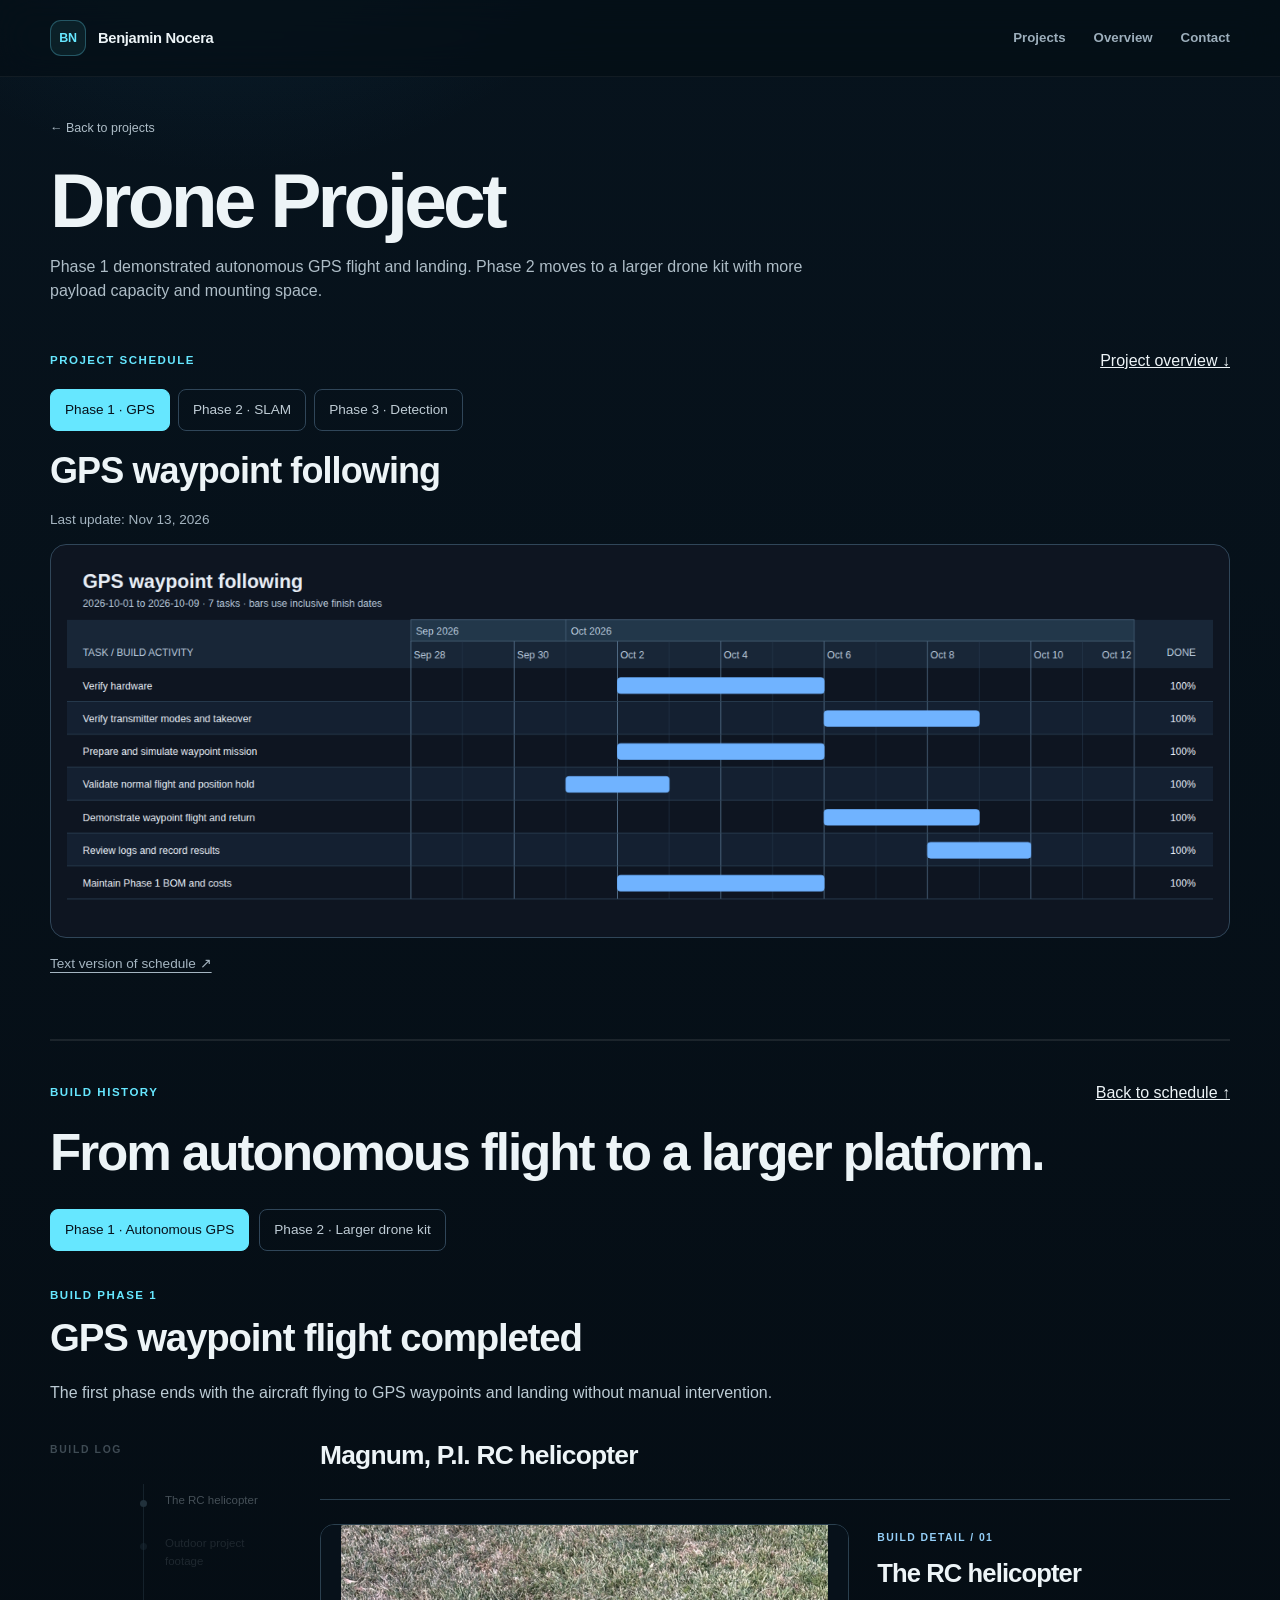
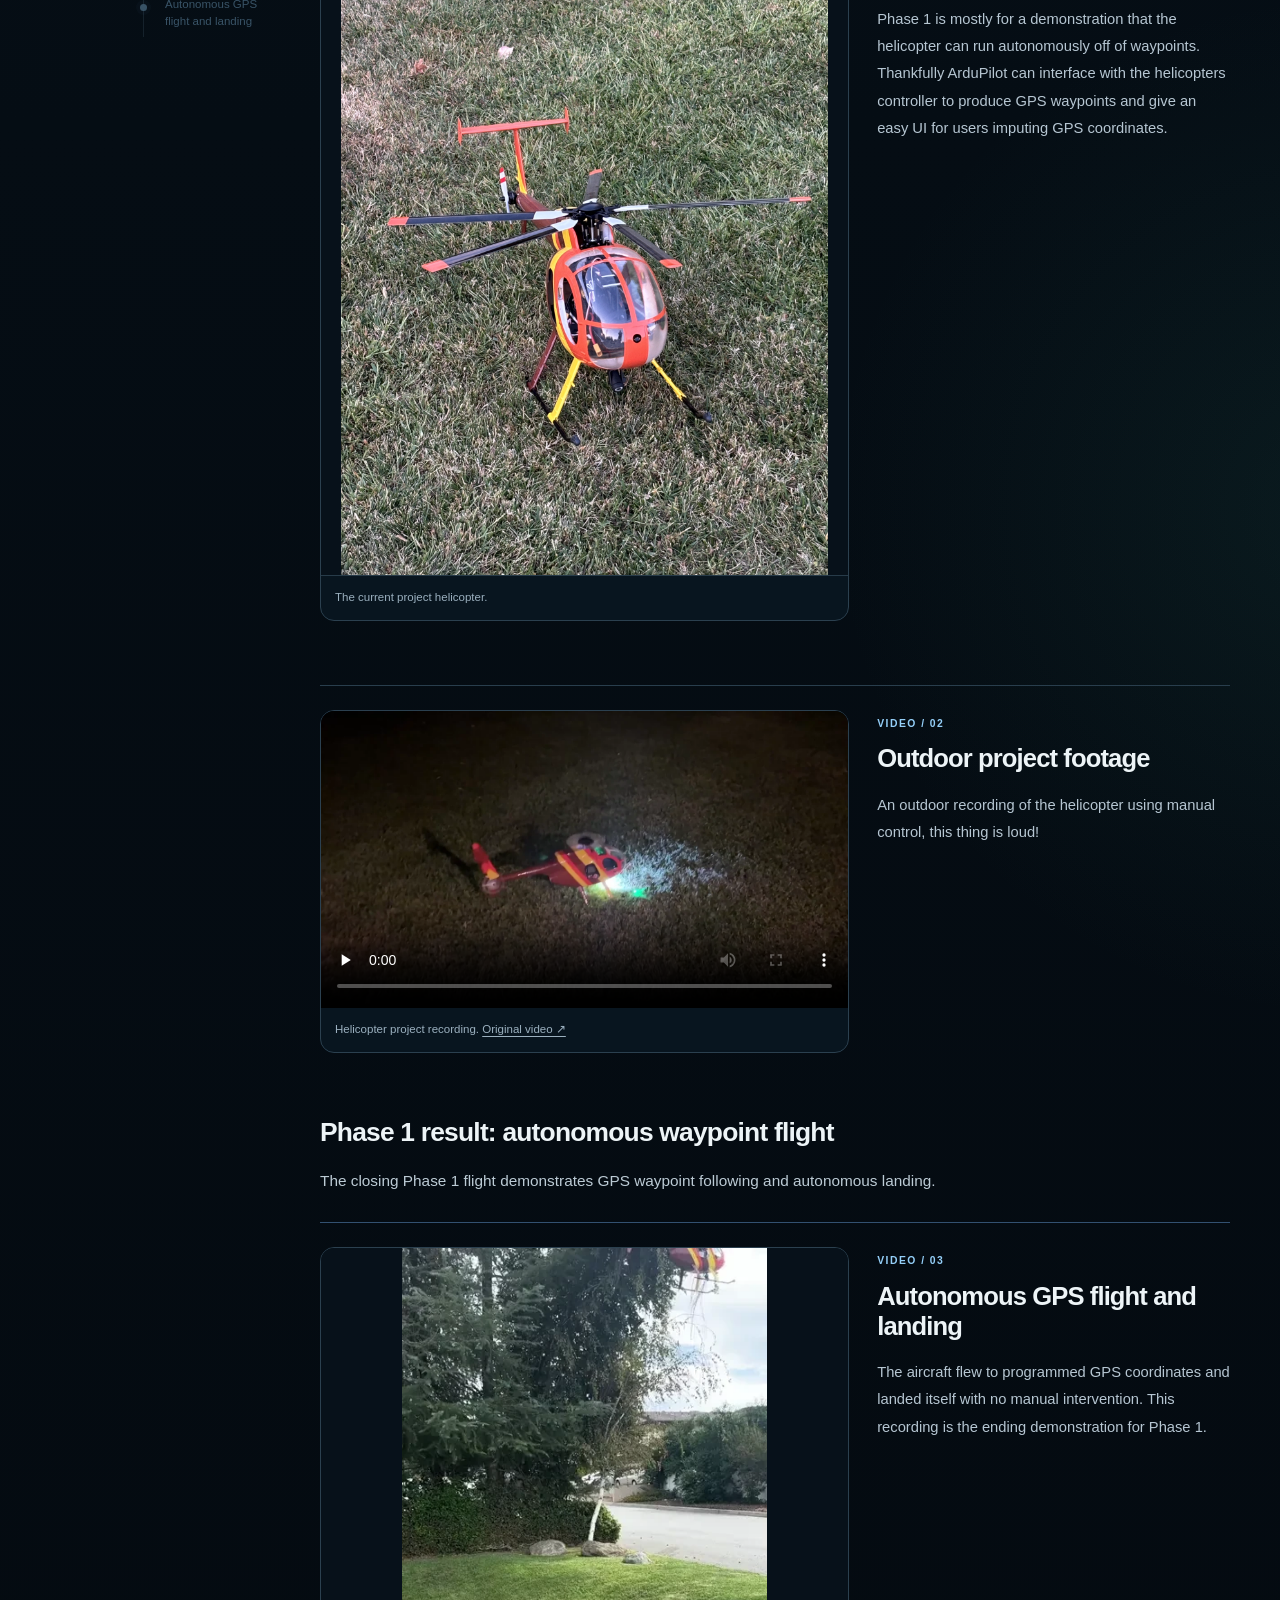
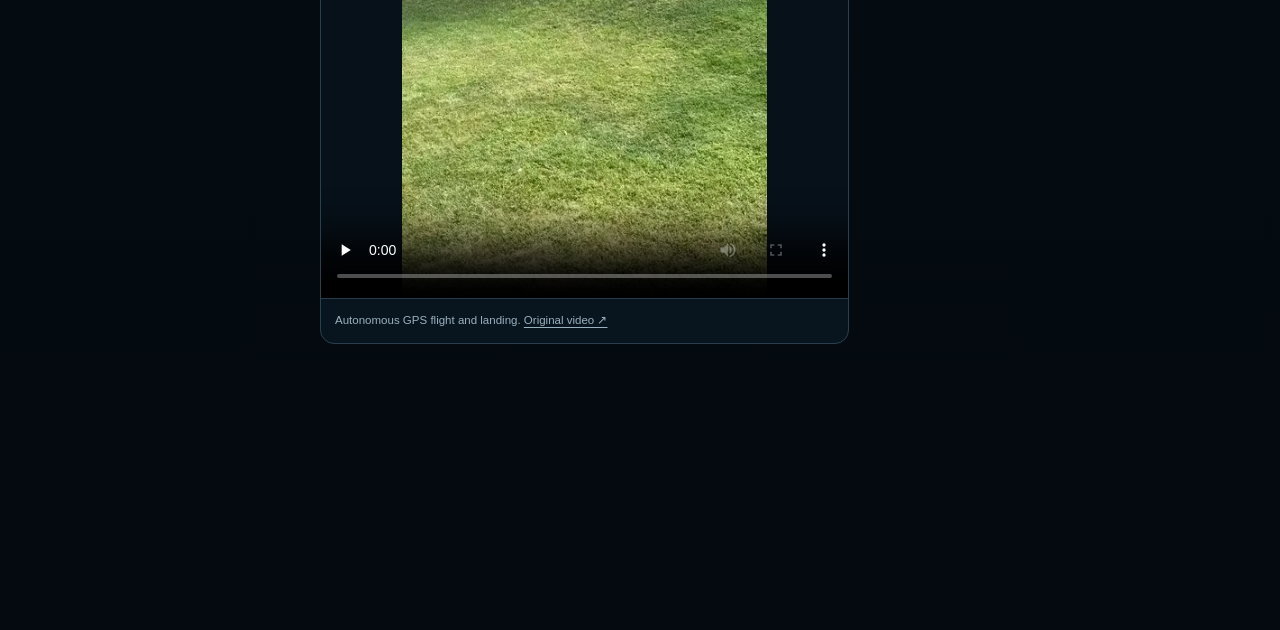
==== projects/drone.html @ 02238731 "Publish completed Wagon milestones, looping user-test preview, Drone phases and refreshed schedules" ====
<!DOCTYPE html>

<html lang="en">
<head>
<meta charset="utf-8"/>
<meta content="width=device-width, initial-scale=1" name="viewport"/>
<meta content="Drone project: exported schedules for GPS waypoint following, obstacle avoidance and SLAM, and real-time object detection." name="description"/>
<title>Drone Project — Benjamin Nocera</title>
<link href="../styles.css" rel="stylesheet"/>
<link href="../project-updates.css" rel="stylesheet"/>
<link href="../asset-stories.css" rel="stylesheet"/><link rel="stylesheet" href="../portfolio-layout.css"></head>
<body class="project-page">
<header class="nav-wrap"><nav aria-label="Main navigation" class="nav shell">
<a class="wordmark" href="../index.html"><span class="wordmark-box">BN</span><span class="wordmark-text">Benjamin Nocera</span></a>
<div class="nav-links"><a href="../index.html#work">Projects</a><a href="#overview">Overview</a><a href="../index.html#contact">Contact</a></div>
</nav></header>
<main>
<header class="project-header shell">
<a class="project-back" href="../index.html#work">← Back to projects</a>
<h1>Drone Project</h1>
<p data-site-edit="helicopter.header.intro">Phase 1 demonstrated autonomous GPS flight and landing. Phase 2 moves to a larger drone kit with more payload capacity and mounting space.</p>
</header>
<section aria-labelledby="schedule-title" class="schedule-panel shell" data-schedule="helicopter-phase-1" id="schedule">
<div class="schedule-topline"><span class="schedule-label">PROJECT SCHEDULE</span><a href="#overview">Project overview ↓</a></div>
<div aria-label="Choose a schedule phase" class="phase-selector" role="group">
<button aria-pressed="true" data-schedule-target="helicopter-phase-1" type="button">Phase 1 · GPS</button>
<button aria-pressed="false" data-schedule-target="helicopter-phase-2" type="button">Phase 2 · SLAM</button>
<button aria-pressed="false" data-schedule-target="helicopter-phase-3" type="button">Phase 3 · Detection</button>
</div>
<h2 data-schedule-title="" id="schedule-title">GPS waypoint following</h2>
<p class="snapshot-status" data-schedule-status="">Snapshots from the exported schedules. Not a live feed.</p>
<button aria-label="Enlarge the selected Drone schedule image" class="schedule-preview" data-open-schedule="" type="button">
<img alt="Read-only Drone Phase 1 schedule" data-schedule-preview="" height="521" src="../assets/schedules/helicopter-phase-1-preview.png" width="1392"/>

</button>
<p class="schedule-help"><a data-schedule-text="" href="../assets/schedules/helicopter-phase-1.txt">Text version of schedule ↗</a></p>
<noscript><p>Full schedule images: <a href="../assets/schedules/helicopter-phase-1.png">Phase 1</a>, <a href="../assets/schedules/helicopter-phase-2.png">Phase 2</a>, <a href="../assets/schedules/helicopter-phase-3.png">Phase 3</a>.</p></noscript>
</section>
<section aria-label="Drone project overview" class="case-study shell build-phases" data-build-phases data-phase-project="drone" data-default-phase="1" id="overview">
<div class="schedule-topline"><span class="schedule-label">BUILD HISTORY</span><a href="#schedule">Back to schedule ↑</a></div>
<h2 data-site-edit="drone.build.heading">From autonomous flight to a larger platform.</h2>
<div class="phase-selector build-phase-tabs" role="tablist" aria-label="Drone build phase" data-phase-tabs></div>
<p class="sr-only" aria-live="polite" data-phase-status></p><div data-phase-content></div>
</section>
</main>
<script src="../content.js"></script><script src="../project-media.js"></script><script src="../assets/generated/media-index.js"></script><script src="../project-stories.js"></script><script src="../drone-phases.js"></script><script src="../asset-stories.js"></script><script src="../project-phases.js"></script><script src="../assets/schedules/schedule-data.js"></script><script src="../project-updates.js"></script></body>
</html>
---- styles.css ----
:root{
  --bg:#07111a;--panel:#0c1b27;--text:#edf4f7;--muted:#9caebb;--soft:#6f8492;
  --line:rgba(255,255,255,.09);--line-strong:rgba(255,255,255,.15);
  --accent:#66e7ff;--accent-2:#72e6b2;--shell:1180px;--radius:22px
}
*{box-sizing:border-box}
html{scroll-behavior:smooth}
body{
  margin:0;min-width:320px;color:var(--text);
  font-family:Inter,ui-sans-serif,-apple-system,BlinkMacSystemFont,"Segoe UI",Arial,sans-serif;
  line-height:1.5;overflow-x:hidden;
  background:
    radial-gradient(circle at 18% -8%,rgba(25,93,131,.30),transparent 30rem),
    radial-gradient(circle at 105% 55%,rgba(45,121,108,.13),transparent 32rem),
    linear-gradient(180deg,#07131d 0%,#050d14 45%,#040a10 100%)
}
body:before{
  content:"";position:fixed;inset:0;pointer-events:none;opacity:.18;z-index:-1;
  background-image:linear-gradient(rgba(255,255,255,.025) 1px,transparent 1px),
  linear-gradient(90deg,rgba(255,255,255,.025) 1px,transparent 1px);
  background-size:44px 44px;mask-image:linear-gradient(to bottom,#000,transparent 70%)
}
a{color:inherit} img{max-width:100%;display:block}
.shell{width:min(calc(100% - 48px),var(--shell));margin-inline:auto}
.sr-only{position:absolute;width:1px;height:1px;padding:0;margin:-1px;overflow:hidden;clip:rect(0,0,0,0);white-space:nowrap;border:0}
.ambient{position:fixed;width:24rem;height:24rem;border-radius:999px;filter:blur(110px);opacity:.11;pointer-events:none;z-index:-2}
.ambient-one{left:-10rem;top:18rem;background:var(--accent)}
.ambient-two{right:-12rem;top:58rem;background:var(--accent-2)}

.nav-wrap{position:sticky;top:0;z-index:50;background:rgba(5,14,21,.72);border-bottom:1px solid rgba(255,255,255,.055);backdrop-filter:blur(18px)}
.nav{min-height:76px;display:flex;align-items:center;justify-content:space-between;gap:24px}
.wordmark{display:inline-flex;align-items:center;gap:12px;text-decoration:none;font-weight:700;letter-spacing:-.02em}
.wordmark-box{width:36px;height:36px;display:grid;place-items:center;border:1px solid rgba(102,231,255,.28);border-radius:11px;background:rgba(102,231,255,.07);color:var(--accent);font-size:.78rem}
.wordmark-text{font-size:.92rem}
.nav-links{display:flex;align-items:center;gap:28px}
.nav-links>a{text-decoration:none;color:var(--muted);font-size:.83rem;font-weight:600}
.nav-links>a:hover{color:var(--text)}
.nav-links .nav-resume{color:var(--text);padding:9px 12px;border:1px solid var(--line-strong);border-radius:10px;background:rgba(255,255,255,.035)}
.nav-toggle{display:none;width:42px;height:42px;border:1px solid var(--line);border-radius:11px;background:rgba(255,255,255,.03);color:var(--text)}
.nav-toggle span:not(.sr-only){width:18px;height:1px;margin:5px auto;display:block;background:currentColor}

.hero{min-height:calc(100vh - 76px);display:grid;grid-template-columns:1.08fr .92fr;align-items:center;gap:clamp(42px,7vw,100px);padding:52px 0 72px}
.hero-kicker{display:flex;align-items:center;gap:12px;margin-bottom:22px;color:#b9c7d0;font-size:.71rem;font-weight:700;letter-spacing:.15em}
.kicker-line{width:32px;height:1px;background:var(--accent)}
.hero h1{margin:0;max-width:780px;font-size:clamp(3.8rem,7vw,6.65rem);line-height:.91;letter-spacing:-.068em;font-weight:720}
.hero h1>span{display:block}
.hero-secondary{max-width:10.8ch;margin-top:.18em;color:#8ea2af;font-size:.51em;line-height:1.02;letter-spacing:-.045em;font-weight:620}
.hero-lede{max-width:600px;margin:28px 0 0;color:#acbcc7;font-size:clamp(1rem,1.5vw,1.14rem)}
.hero-actions{display:flex;flex-wrap:wrap;gap:12px;margin-top:32px}
.btn{min-height:48px;padding:0 17px;display:inline-flex;align-items:center;gap:10px;justify-content:center;border-radius:11px;text-decoration:none;font-size:.84rem;font-weight:700;transition:.18s}
.btn:hover{transform:translateY(-2px)}
.btn-primary{background:var(--accent);color:#041016}
.btn-ghost{border:1px solid var(--line-strong);background:rgba(255,255,255,.035)}
.hero-foot{margin-top:24px;display:flex;align-items:center;gap:10px;color:#8095a3;font-size:.77rem}
.status-dot{width:7px;height:7px;border-radius:50%;background:var(--accent-2);box-shadow:0 0 14px rgba(114,230,178,.8)}
.hero-art{display:flex;justify-content:center}
.portrait-frame{position:relative;width:min(100%,470px);aspect-ratio:.82;overflow:hidden;border:1px solid rgba(255,255,255,.12);border-radius:28px;background:radial-gradient(circle at 72% 20%,rgba(102,231,255,.12),transparent 28%),linear-gradient(145deg,#102a3b,#07131d 58%,#061017);box-shadow:0 30px 90px rgba(0,0,0,.42)}
.frame-grid{position:absolute;inset:0;background-image:linear-gradient(rgba(255,255,255,.04) 1px,transparent 1px),linear-gradient(90deg,rgba(255,255,255,.04) 1px,transparent 1px);background-size:34px 34px;opacity:.5}
.frame-accent{position:absolute;z-index:1}
.frame-accent-a{width:140px;height:140px;top:66px;right:-42px;border:1px solid rgba(102,231,255,.22);border-radius:50%}
.frame-accent-b{width:74px;height:74px;left:34px;bottom:92px;border-left:1px solid rgba(114,230,178,.35);border-bottom:1px solid rgba(114,230,178,.35)}
.portrait-topline,.portrait-bottom{position:absolute;z-index:4;left:22px;right:22px;display:flex;justify-content:space-between;color:#8fa4b2;font-size:.59rem;font-weight:700;letter-spacing:.13em}
.portrait-topline{top:20px}
.portrait-bottom{bottom:19px;justify-content:flex-start;gap:12px;color:#b7c4cd}
.portrait-bottom span:not(:last-child):after{content:"·";margin-left:12px;color:var(--accent)}
.portrait-frame:after{content:"";position:absolute;inset:auto 0 0;height:45%;z-index:3;background:linear-gradient(to top,rgba(4,12,18,.88),transparent)}
.portrait{position:absolute;z-index:2;width:111%;max-width:none;left:-5%;bottom:-2px;filter:saturate(.76) contrast(1.05)}

.quick-facts{display:grid;grid-template-columns:repeat(3,1fr);border-top:1px solid var(--line);border-bottom:1px solid var(--line)}
.fact{padding:24px 0}.fact+.fact{padding-left:28px;border-left:1px solid var(--line)}
.fact strong{display:block;margin-bottom:4px;color:#dce7ed;font-size:.92rem}.fact span{color:var(--soft);font-size:.74rem}

.section{padding:112px 0;border-bottom:1px solid var(--line)}
.section-label{display:flex;gap:14px;margin-bottom:44px;color:#728895;font-size:.69rem;font-weight:700;letter-spacing:.15em}
.section-label span:first-child{color:var(--accent)}
.section h2,.contact h2{margin:0;letter-spacing:-.052em;line-height:1.02;font-weight:680}
.about-layout{display:grid;grid-template-columns:1.1fr .9fr;gap:clamp(50px,9vw,120px)}
.about-heading h2{max-width:680px;font-size:clamp(2.5rem,4.6vw,4.6rem)}
.about-body>div:first-child p{margin:0 0 18px;color:#aebdc7;font-size:.97rem}
.capability-grid{margin-top:34px;display:grid;grid-template-columns:repeat(2,1fr);gap:10px}
.capability{min-height:104px;padding:16px;border:1px solid var(--line);border-radius:14px;background:rgba(255,255,255,.025)}
.capability small{display:block;margin-bottom:16px;color:#607886;font-size:.61rem;font-weight:700;letter-spacing:.13em}
.capability strong{display:block;margin-bottom:7px;color:#d7e2e8;font-size:.86rem}.capability span{color:#768b98;font-size:.72rem}

.work-heading{margin-bottom:46px;display:grid;grid-template-columns:1fr 420px;align-items:end;gap:50px}
.work-heading h2{font-size:clamp(2.8rem,5.8vw,5.4rem)}.work-heading p{margin:0 0 4px;color:#8195a2;font-size:.86rem}
.project-grid{display:grid;grid-template-columns:repeat(2,1fr);gap:18px}
.project-card{
  display:block;overflow:hidden;border:1px solid var(--line);border-radius:var(--radius);
  background:#0a1823;text-decoration:none;transition:transform .22s ease,border-color .22s ease,box-shadow .22s ease
}
.project-card:hover{transform:translateY(-5px);border-color:rgba(102,231,255,.30);box-shadow:0 22px 60px rgba(0,0,0,.22)}
.project-thumb{
  position:relative;aspect-ratio:16/9;overflow:hidden;border-bottom:1px solid var(--line);
  background:linear-gradient(145deg,#102535,#08151f)
}
.project-thumb img{width:100%;height:100%;object-fit:cover;transition:transform .35s ease,filter .35s ease}
.project-card:hover .project-thumb img{transform:scale(1.025);filter:brightness(1.06)}
.project-open{
  position:absolute;right:14px;bottom:14px;padding:7px 9px;border:1px solid rgba(255,255,255,.14);
  border-radius:999px;background:rgba(4,13,20,.72);backdrop-filter:blur(8px);color:#d9e5eb;
  font-size:.62rem;font-weight:700;letter-spacing:.04em
}
.project-card-body{position:relative;min-height:275px;padding:24px}
.project-top{display:flex;align-items:center;justify-content:space-between}
.project-index{color:var(--accent);font-size:.68rem;font-weight:700;letter-spacing:.12em}
.project-type{padding:6px 9px;border:1px solid var(--line);border-radius:999px;color:#738894;font-size:.61rem;font-weight:700;letter-spacing:.08em}
.project-card h3{margin:34px 0 12px;max-width:12ch;color:#eef4f7;font-size:clamp(1.8rem,3.2vw,2.7rem);letter-spacing:-.045em;line-height:1}
.project-card p{max-width:470px;margin:0 0 30px;color:#8396a2;font-size:.82rem}
.project-tags{display:flex;flex-wrap:wrap;gap:7px;margin-top:auto}
.project-tags span{padding:6px 9px;border:1px solid rgba(255,255,255,.075);border-radius:999px;color:#9eafba;font-size:.65rem}

/* Project detail pages */
.project-page{min-height:100vh}
.project-page .nav-wrap{position:relative}
.project-hero{padding:78px 0 54px}
.project-back{display:inline-flex;margin-bottom:34px;color:#8fa2ae;text-decoration:none;font-size:.78rem}
.project-back:hover{color:var(--text)}
.project-hero-grid{display:grid;grid-template-columns:.9fr 1.1fr;gap:56px;align-items:end}
.project-hero h1{margin:0;font-size:clamp(3.5rem,7vw,6.7rem);line-height:.92;letter-spacing:-.06em}
.project-hero p{max-width:680px;margin:22px 0 0;color:#93a6b1;font-size:1rem}
.project-meta{display:flex;flex-wrap:wrap;gap:8px;margin-top:26px}
.project-meta span{padding:7px 10px;border:1px solid var(--line);border-radius:999px;color:#9eafba;font-size:.68rem}
.project-cover{overflow:hidden;border:1px solid var(--line);border-radius:22px;background:#0b1924}
.project-cover img{width:100%;aspect-ratio:16/9;object-fit:cover}
.case-study{padding:72px 0 110px;border-top:1px solid var(--line)}
.case-grid{display:grid;grid-template-columns:220px 1fr;gap:50px;padding:34px 0;border-bottom:1px solid var(--line)}
.case-grid h2{margin:0;color:#8195a2;font-size:.72rem;letter-spacing:.13em}
.case-grid p{max-width:760px;margin:0;color:#b3c0c8;font-size:.94rem}


.experience-layout{display:grid;grid-template-columns:.72fr 1.28fr;gap:clamp(50px,8vw,110px)}
.experience-heading h2{font-size:clamp(2.5rem,4.6vw,4.5rem)}
.experience-heading p{max-width:340px;margin:20px 0 0;color:#718793;font-size:.8rem}
.timeline{border-top:1px solid var(--line)}
.timeline-item{display:grid;grid-template-columns:105px 1fr;gap:20px;padding:24px 0;border-bottom:1px solid var(--line)}
.timeline-date{padding-top:3px;color:var(--accent);font-size:.67rem;font-weight:700;letter-spacing:.1em}
.timeline-item h3{margin:0 0 4px;color:#dce7ec;font-size:1rem;letter-spacing:-.02em}
.timeline-org{margin:0 0 10px;color:#91a3ae;font-size:.76rem;font-weight:600}
.timeline-copy{max-width:620px;margin:0;color:#718692;font-size:.78rem}

.contact{margin-top:110px;margin-bottom:56px;padding:44px;display:grid;grid-template-columns:1fr .82fr;gap:48px;align-items:end;border:1px solid rgba(102,231,255,.17);border-radius:26px;background:radial-gradient(circle at 0 0,rgba(102,231,255,.10),transparent 25rem),linear-gradient(145deg,#0c1d29,#08151e);box-shadow:0 28px 80px rgba(0,0,0,.30)}
.contact-label{margin-bottom:30px}.contact h2{max-width:660px;font-size:clamp(2.7rem,5vw,4.8rem)}
.contact-copy>p{max-width:580px;margin:18px 0 0;color:#889ba6;font-size:.87rem}
.contact-links{display:grid;gap:10px}
.contact-card{min-height:78px;padding:14px 16px;display:grid;grid-template-columns:38px 1fr auto;align-items:center;gap:13px;border:1px solid var(--line);border-radius:14px;background:rgba(255,255,255,.025);text-decoration:none;transition:.18s}
.contact-card:hover{transform:translateY(-2px);border-color:rgba(102,231,255,.25);background:rgba(255,255,255,.045)}
.contact-icon{width:36px;height:36px;display:grid;place-items:center;border-radius:9px;border:1px solid rgba(255,255,255,.09);color:var(--accent);font-weight:800;font-size:.8rem}
.contact-card small{display:block;margin-bottom:3px;color:#687e8b;font-size:.56rem;font-weight:700;letter-spacing:.12em}
.contact-card strong{display:block;color:#c8d5dc;font-size:.78rem;font-weight:600}.contact-arrow{color:#718794}

.footer{min-height:92px;display:grid;grid-template-columns:1fr auto auto;align-items:center;gap:24px;color:#516977;font-size:.66rem}
.reveal{opacity:0;transform:translateY(16px);transition:opacity .65s ease,transform .65s ease}.reveal.visible{opacity:1;transform:none}

@media(max-width:920px){
  .hero{grid-template-columns:1fr;min-height:auto;padding-top:74px}.hero-art{justify-content:flex-start}.portrait-frame{max-width:430px}
  .about-layout,.experience-layout,.contact{grid-template-columns:1fr}.work-heading{grid-template-columns:1fr}.work-heading p{max-width:500px}
}
@media(max-width:720px){
  .shell{width:min(calc(100% - 30px),var(--shell))}.nav{min-height:68px}.nav-toggle{display:block}
  .nav-links{position:absolute;left:15px;right:15px;top:68px;display:none;padding:12px;flex-direction:column;align-items:stretch;gap:4px;border:1px solid var(--line);border-radius:0 0 14px 14px;background:rgba(5,14,21,.98)}
  .nav-links.open{display:flex}.nav-links>a{padding:10px 8px}.wordmark-text{display:none}
  .hero{padding-top:46px;padding-bottom:56px}.hero h1{font-size:clamp(3.2rem,16vw,5rem)}.portrait-frame{width:100%}
  .quick-facts{grid-template-columns:1fr}.fact+.fact{padding-left:0;border-left:0;border-top:1px solid var(--line)}
  .section{padding:82px 0}.capability-grid,.project-grid{grid-template-columns:1fr}.timeline-item{grid-template-columns:1fr;gap:8px}
  .contact{margin-top:74px;padding:28px}.footer{padding:28px 0;grid-template-columns:1fr;gap:8px}
}
@media(prefers-reduced-motion:reduce){*,*:before,*:after{scroll-behavior:auto!important;transition:none!important}.reveal{opacity:1;transform:none}}

@media(max-width:920px){.project-hero-grid{grid-template-columns:1fr}}
@media(max-width:720px){.case-grid{grid-template-columns:1fr;gap:12px}.project-card-body{min-height:auto}}


/* Wagon + project media galleries */
.project-gallery{
  display:grid;
  grid-template-columns:repeat(2,minmax(0,1fr));
  gap:18px;
  margin:28px 0 54px;
}
.project-media{
  margin:0;
  overflow:hidden;
  border:1px solid var(--line);
  border-radius:18px;
  background:#08151f;
}
.project-media-wide{grid-column:1/-1}
.project-media img,
.project-media video{
  display:block;
  width:100%;
  height:auto;
  background:#07111a;
}
.project-media:not(.project-media-wide) img{
  aspect-ratio:4/3;
  object-fit:cover;
}
.project-media-wide img{
  max-height:720px;
  object-fit:contain;
}
.project-media figcaption{
  padding:11px 14px;
  border-top:1px solid var(--line);
  color:#738894;
  font-size:.7rem;
}
.project-video{
  margin:28px 0 0;
}
.project-video video{
  aspect-ratio:16/9;
  object-fit:contain;
}
.case-grid>div p+p{
  margin-top:16px;
}
@media(max-width:720px){
  .project-gallery{grid-template-columns:1fr}
  .project-media-wide{grid-column:auto}
}
---- project-updates.css ----
/* Shared schedule-first project pages. Public visitors receive PNGs, not HTML editors. */
.project-page { --project-space: clamp(24px, 4vw, 54px); }
.project-page main { padding-bottom: 48px; }
.project-page .project-header { padding-block: 38px 30px; }
.project-page .project-header h1 { margin: 10px 0 16px; font-size: clamp(2.8rem,6vw,5.5rem); line-height:1; letter-spacing:-.05em; }
.project-page .project-header p { max-width: 780px; color:#aebdc7; }
.project-page .project-back { display:inline-flex; margin:0 0 14px; color:#aebdc7; text-decoration:none; }
.schedule-panel { scroll-margin-top: 30px; padding-bottom: 50px; border-bottom:1px solid var(--line); }
.schedule-panel h2 { margin:18px 0; font-size:clamp(1.5rem,3vw,2.25rem); line-height:1.2; letter-spacing:-.025em; }
.schedule-topline { display:flex; flex-wrap:wrap; align-items:center; justify-content:space-between; gap:12px; }
.schedule-label { color:var(--accent); font-size:.72rem; font-weight:700; letter-spacing:.13em; }
.snapshot-status, .schedule-help { color:#a5b5c1; font-size:.85rem; }
.schedule-help { line-height:1.7; }
.schedule-help a { text-underline-offset:4px; }
.schedule-preview { display:block; width:100%; padding:16px; text-align:left; border:1px solid #304659; border-radius:16px; background:#0e1521; color:var(--text); cursor:zoom-in; }
.schedule-preview img { display:block; width:100%; height:auto; max-height:600px; object-fit:contain; }
.schedule-preview span { display:block; padding:12px 4px 0; color:var(--accent); font-size:.85rem; }
.schedule-preview:hover { border-color:var(--accent); }
.phase-selector { display:flex; gap:8px; flex-wrap:wrap; margin:16px 0; }
.phase-selector button { padding:10px 14px; background:transparent; border:1px solid #304659; border-radius:8px; color:#bfccd5; font:inherit; font-size:.85rem; cursor:pointer; }
.phase-selector button[aria-pressed="true"] { background:var(--accent); color:#06111b; border-color:var(--accent); }
.schedule-viewer { padding:0; width:min(1500px,95vw); max-width:95vw; max-height:92vh; border:1px solid #42586d; border-radius:12px; color:var(--text); background:#0e1521; }
.schedule-viewer::backdrop { background:rgba(0,0,0,.82); }
.schedule-viewer-bar { display:flex; align-items:center; gap:12px; padding:14px 18px; border-bottom:1px solid #304659; }
.schedule-viewer-bar h2 { margin:0 auto 0 0; font-size:1rem; }
.schedule-viewer-bar button { font:inherit; font-size:.85rem; color:var(--text); border:1px solid #52677b; border-radius:7px; padding:8px 12px; background:#182335; cursor:pointer; }
.schedule-viewer-scroll { overflow:auto; max-height:calc(92vh - 80px); overscroll-behavior:contain; }
.schedule-viewer-scroll img { width:100%; max-width:none; height:auto; }
.schedule-viewer-scroll.at-actual-size img { width:1440px; }
html.schedule-viewer-open { overflow:hidden; }
.project-page a:focus-visible, .project-page button:focus-visible { outline:3px solid var(--accent); outline-offset:5px; }
/* Keep project images uncropped, including portrait electronics photos and diagrams. */
.project-page .project-media:not(.project-media-wide) img { aspect-ratio:auto; max-height:760px; object-fit:contain; }
.project-page .project-media-wide img { max-height:none; object-fit:contain; }
.project-page .project-video video { aspect-ratio:4/3; object-fit:contain; }
.project-page .case-study { padding-top:40px; }
.project-page .project-meta { display:flex; flex-wrap:wrap; gap:8px; margin:20px 0; }
.project-page .project-meta span { border:1px solid var(--line); padding:6px 10px; border-radius:99px; font-size:.78rem; color:#bccad3; }
@media(max-width:720px) {
  .project-page .nav { flex-wrap:wrap; gap:10px; padding-block:10px; }
  .project-page .nav .nav-links { position:static; display:flex; flex-direction:row; flex-wrap:wrap; width:auto; padding:0; gap:8px; background:none; border:0; }
  .project-page .nav .nav-links a { padding:7px; font-size:.8rem; }
  .schedule-preview { padding:6px; }
  .schedule-viewer-bar { flex-wrap:wrap; }
  .schedule-viewer-bar h2 { width:100%; }
  .schedule-viewer-scroll { max-height:calc(92vh - 125px); }
}
---- asset-stories.css ----
/* Project media + dated build log. All content remains visible without animation. */
.story-layout { display:grid; grid-template-columns:240px minmax(0,1fr); gap:30px; position:relative; margin:32px 0 64px; }
.story-stream { min-width:0; }
.asset-timeline { position:sticky; top:32px; align-self:start; max-height:calc(100vh - 64px); overflow-y:auto; scrollbar-width:thin; padding:2px 8px 16px 0; opacity:.35; transition:opacity .3s ease; }
.timeline-in-view .asset-timeline { opacity:1; }
.timeline-label { margin:0 0 22px; color:#aabcc9; font-size:.65rem; font-weight:700; letter-spacing:.16em; }
.asset-timeline ol { list-style:none; position:relative; padding:0; margin:0; border:0; }
.asset-timeline ol::before { content:''; position:absolute; top:5px; bottom:6px; left:93px; border-left:1px solid #344857; pointer-events:none; }
.asset-timeline li { margin:0; padding:0; }
.asset-timeline a { display:grid; grid-template-columns:83px 20px minmax(0,1fr); gap:3px 6px; padding:13px 0; position:relative; text-decoration:none; color:#bdcad3; opacity:.4; transition:opacity .28s ease, color .28s ease; }
.asset-timeline a::before { content:''; position:absolute; left:90px; top:21px; width:7px; height:7px; border-radius:50%; background:#567283; }
.asset-timeline a:hover,.asset-timeline a:focus-visible,.asset-timeline a.is-current { opacity:1; color:#99d5ff; }
.asset-timeline a.is-current::before { background:#99d5ff; box-shadow:0 0 0 4px #99d5ff14; }
.asset-timeline .timeline-number { grid-column:2; grid-row:1; font-size:.65rem; font-family:ui-monospace,monospace; padding-top:1px; }
.asset-timeline .timeline-title { grid-column:3; grid-row:1; font-size:.72rem; line-height:1.5; overflow-wrap:anywhere; }
.asset-timeline .timeline-date { grid-column:1; grid-row:1; display:block; text-align:right; font-size:.67rem; min-height:1.1em; line-height:1.5; color:#a9c4d5; }
.asset-timeline .timeline-date.is-scheduled::before { content:'SCHEDULE'; display:block; color:#6e90a5; font-size:.52rem; font-weight:700; letter-spacing:.08em; }
/* Project-side dates must never change the two-column résumé grid. */
#experience .timeline-date { grid-column:1; grid-row:auto; min-width:0; }
#experience .timeline-item > div:last-child { grid-column:2; min-width:0; }
@media (max-width:720px) { #experience .timeline-item > div:last-child { grid-column:1; } }
.story-section-heading { margin:0 0 28px; max-width:850px; }
.story-section-heading h3 { font-size:1.65rem; line-height:1.2; margin:0 0 18px; letter-spacing:-.03em; }
.story-section-heading p { color:#bccbd5; font-size:.96rem; line-height:1.8; }
.story-row { min-width:0; display:grid; grid-template-columns:minmax(0,1.35fr) minmax(240px,.9fr); gap:28px; align-items:start; margin:0 0 64px; padding-top:24px; border-top:1px solid #293e4d; scroll-margin-top:32px; }
.story-figure { margin:0; min-width:0; overflow:hidden; border:1px solid #2b404f; border-radius:14px; background:#08151f; align-self:start; }
.story-figure img,.story-figure video { display:block; width:100%; height:auto; max-height:650px; object-fit:contain; background:#07111a; }
.story-figure figcaption { padding:12px 14px; color:#9bb0bf; font-size:.72rem; line-height:1.7; border-top:1px solid #273b49; }
.story-figure figcaption a { text-underline-offset:3px; }
.story-copy { min-width:0; padding-top:6px; }
.story-kicker { margin:0 0 12px; color:#94cff8; font-size:.65rem; letter-spacing:.14em; font-weight:700; }
.story-copy h4 { font-size:clamp(1.35rem,2vw,1.9rem); letter-spacing:-.035em; line-height:1.18; margin:0 0 18px; }
.story-copy > p:not(.story-kicker) { font-size:.92rem; color:#b6c6d2; line-height:1.85; margin:0; }
.story-date { display:block; color:#a7d9fb; font-size:.78rem; margin-bottom:8px; }
.story-date:empty { display:none; }
.media-error { padding:16px; color:#f4c7a1; }
.story-row.is-current { border-top-color:#78baff66; }
.resume-cta { display:inline; padding:0; background:transparent; color:#91caff; border:0; border-radius:0; box-shadow:none; text-decoration:none; font:inherit; letter-spacing:inherit; line-height:inherit; }
.resume-cta:hover { background:transparent; color:#c3e7ff; text-decoration:underline; text-underline-offset:8px; }
.resume-cta:focus-visible,.asset-timeline a:focus-visible { outline:3px solid #c3e8ff; outline-offset:5px; }
/* The portrait is a real PNG, not a browser-only preview or remote image URL. */
.portrait-frame .portrait { width:105%; left:-2.5%; bottom:0; max-height:calc(100% - 44px); height:auto; object-fit:contain; object-position:center bottom; filter:none; }
/* Do not shrink a long chart into a narrow 600px-tall image: keep its date axis legible. */
.schedule-preview img { width:100%; height:auto; max-height:none; object-position:top center; }
@media (max-width:1100px) {
  .story-layout { grid-template-columns:190px minmax(0,1fr); gap:22px; }
  .asset-timeline a { grid-template-columns:78px 17px minmax(0,1fr); gap:4px; }
  .asset-timeline ol::before { left:86px; }
  .asset-timeline a::before { left:83px; }
  .story-row { grid-template-columns:minmax(0,1.2fr) minmax(200px,1fr); gap:20px; }
}
@media (max-width:850px) {
  .story-layout { grid-template-columns:42px minmax(0,1fr); gap:16px; }
  .asset-timeline { top:20px; padding-right:0; }
  .asset-timeline .timeline-title,.asset-timeline .timeline-date,.asset-timeline .timeline-label { display:none; }
  .asset-timeline ol::before { left:3px; }
  .asset-timeline a::before { left:0; }
  .asset-timeline .timeline-number { grid-column:1; grid-row:1; }
  .asset-timeline a { grid-template-columns:1fr; padding-left:13px; }
  .story-row { grid-template-columns:1fr; gap:22px; margin-bottom:48px; }
  .story-copy { padding-top:0; }
  .story-figure img,.story-figure video { max-height:580px; }
}
@media (prefers-reduced-motion:reduce) {
  .asset-timeline,.asset-timeline a { transition:none; }
}

/* Hide redundant step numbers on wide screens: the dot itself marks the line,
   the date stays to its left, and the asset title stays to its right.
   Narrow screens retain numbered dots for compact navigation. */
@media (min-width:851px) {
  .asset-timeline .timeline-number { visibility:hidden; }
}
---- portfolio-layout.css ----
/* Final overrides; the public site has no build-step dependency. */
.project-grid { grid-template-columns:repeat(3,minmax(0,1fr)); align-items:stretch; }
.project-card { min-width:0; display:flex; flex-direction:column; }
.project-card-body { flex:1; display:flex; flex-direction:column; padding:24px; }
.project-card h3 { font-size:clamp(1.65rem,2.8vw,2.45rem); margin-top:28px; }
.project-card p { font-size:.9rem; line-height:1.7; color:#afbec8; }
.project-top { gap:10px; }
.project-type { letter-spacing:.025em; white-space:normal; text-align:right; }
.project-tags { margin-top:auto; }
.project-thumb { flex:none; }
.project-thumb img,.project-thumb video { width:100%; height:100%; object-fit:cover; }
.timeline-date { line-height:1.6; }
.timeline-copy { color:#a8bac6; font-size:.9rem; line-height:1.7; }
.timeline-org { color:#b3c4cd; }
.capability span { line-height:1.7; color:#9cb1be; }
section[id] { scroll-margin-top:94px; }
a:focus-visible,button:focus-visible { outline:3px solid var(--accent); outline-offset:5px; }
/* No 2 + 1 orphaned desktop arrangement: three columns, then one mobile column. */
@media(max-width:800px) { .project-grid { grid-template-columns:minmax(0,1fr); } }
/* A content script failing must not leave the entire page invisible. */
.reveal { opacity:1; transform:none; }
.build-phases { scroll-margin-top:30px; }
.build-phases>h2 { margin:20px 0 10px; font-size:clamp(2rem,4vw,3.8rem); line-height:1.1; letter-spacing:-.04em; }
.build-phase-tabs { margin:28px 0 36px; gap:10px; }
.build-phase-tabs [aria-selected="true"] { background:var(--accent); border-color:var(--accent); color:#06111b; }
.build-phase-panel[hidden] { display:none !important; }
.build-phase-panel>h3 { font-size:clamp(1.8rem,3vw,2.8rem); line-height:1.1; margin:12px 0 20px; letter-spacing:-.03em; }
.phase-summary,.phase-empty,.phase-section>p { color:#bccbd4; font-size:1rem; line-height:1.8; max-width:850px; }
.phase-empty { padding:30px; border:1px dashed #42586d; border-radius:12px; }
.phase-section { border-top:1px solid var(--line); padding-top:30px; margin-top:34px; }
.phase-section h4 { font-size:1.2rem; margin:0 0 16px; }
.phase-section .project-gallery { align-items:start; }
.phase-section .project-media img { max-height:760px; object-fit:contain; aspect-ratio:auto !important; }
.phase-section .project-media figcaption { font-size:.8rem; line-height:1.6; color:#b3c4d0; }
/* Readable resume page; the uploaded original PDF is a separate attachment. */
.resume-main { max-width:1000px; padding-block:44px 80px; }
.resume-header { padding-bottom:30px; border-bottom:1px solid var(--line); }
.resume-header h1 { font-size:clamp(2.7rem,5vw,4.5rem); letter-spacing:-.05em; margin:15px 0; line-height:1; }
.resume-contact { color:#b3c4d0; line-height:1.8; }
.resume-section { border-bottom:1px solid var(--line); padding:30px 0; }
.resume-section h2 { color:var(--accent); font-size:.85rem; letter-spacing:.12em; text-transform:uppercase; margin:0 0 22px; }
.resume-section h3 { font-size:1.3rem; margin:0 0 7px; }
.resume-section p,.resume-section li { color:#c1ced7; line-height:1.8; }
.resume-section .resume-meta { color:#98b0c0; margin:0 0 18px; }
.resume-section li+li { margin-top:7px; }
.resume-actions { display:flex; gap:12px; flex-wrap:wrap; margin-top:22px; }
@media print { body { background:#fff !important; color:#111; } .nav-wrap,.resume-actions,.ambient { display:none !important; } .resume-main { width:100%; padding:0; } .resume-section p,.resume-section li,.resume-contact,.resume-section .resume-meta { color:#222; } .resume-section { break-inside:avoid; } }

/* Compact web-resume print layout */
@media print { .resume-main { max-width:none; } .resume-header { padding-bottom:10px; } .resume-header h1 { font-size:24pt; margin:8px 0; } .resume-header .section-label { display:none; } .resume-section { padding:13px 0; break-inside:auto; } .resume-section h2 { margin:0 0 9px; font-size:10pt; break-after:avoid; } .resume-section h3 { font-size:12pt; break-after:avoid; } .resume-section p,.resume-section li,.resume-contact { font-size:10pt; line-height:1.4; } .resume-section ul { margin:8px 0 14px; padding-left:18px; } .resume-section li+li { margin-top:4px; } .resume-section li { break-inside:avoid; } .resume-main>.schedule-help { display:none; } }


/* Portfolio editorial cleanup: no empty hero blocks or headshot ornaments. */
.hero { min-height:0; padding-top:36px; padding-bottom:34px; }
.hero .hero-copy { align-self:center; }
.portrait-frame { background:linear-gradient(145deg,#102534,#07141e 68%,#07131d); }
.portrait-frame::after { content:none; }
.hero .hero-actions { margin-top:24px; }
.hero .hero-foot { margin-top:20px; }
.work-heading { display:block; }
.work-heading h2 { max-width:none; white-space:nowrap; font-size:clamp(1.3rem,5vw,4.6rem); }
.project-card h3 { max-width:none; white-space:nowrap; font-size:clamp(1.35rem,2.05vw,1.85rem); }
.project-card-body { min-width:0; }
@media(max-width:920px){ .hero { padding-top:36px; padding-bottom:28px; } }
@media(max-width:720px){ .hero { padding-top:28px; padding-bottom:24px; } }

/* The project link covers each card for visitors, but text is a standalone
   sibling so the localhost inline editor can focus/edit without navigation. */
.project-card { position:relative; }
.project-card-hit-area { position:absolute; inset:0; z-index:6; border-radius:inherit; }
.project-card-hit-area:focus-visible { outline:3px solid var(--accent); outline-offset:3px; }
body.local-editor-active:not(.local-preview) .project-card-hit-area { pointer-events:none; }

/* A muted, pausable preview for the completed Wagon. */
.completion-preview-toggle { position:absolute; z-index:8; top:10px; right:10px; border:1px solid #708898; border-radius:6px; background:#07141de8; color:#e7f5ff; padding:7px 10px; font:600 .7rem system-ui; cursor:pointer; }
.completion-preview-toggle:focus-visible { outline:3px solid #91d9ff; outline-offset:3px; }
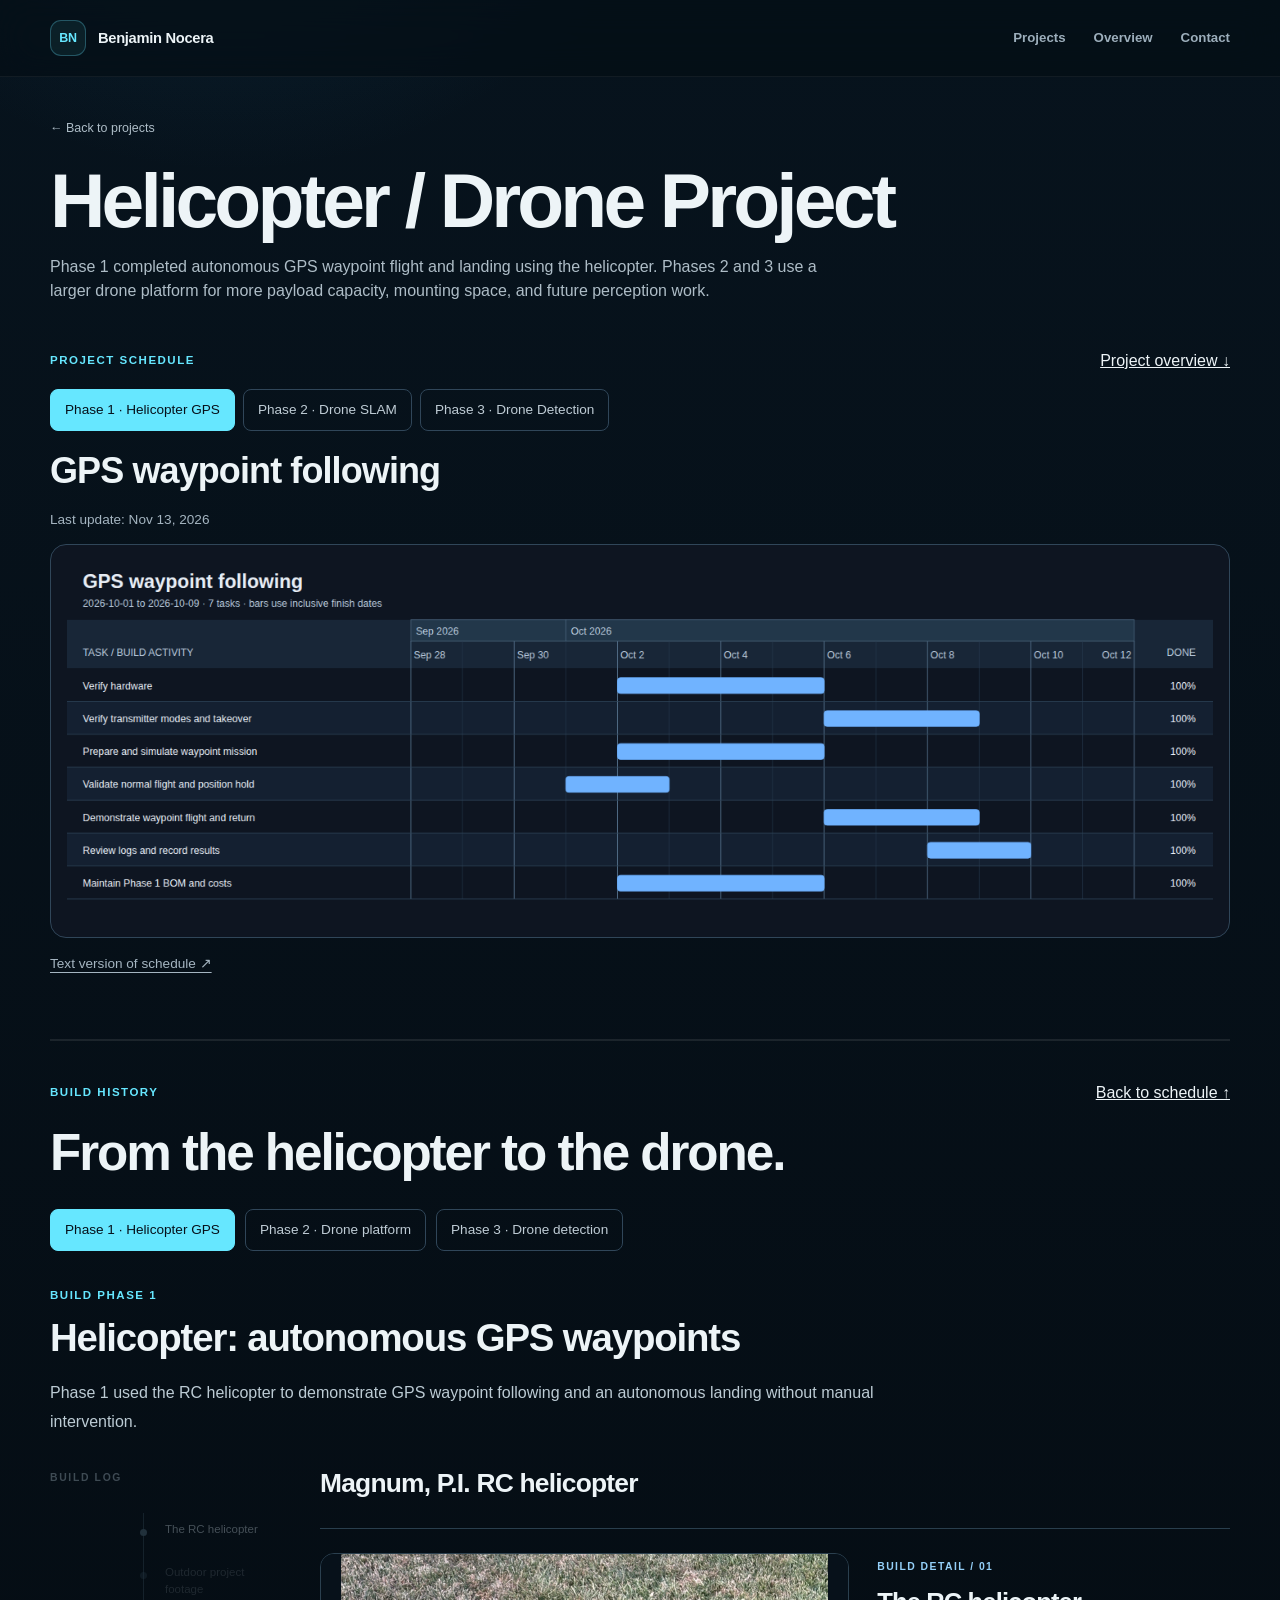
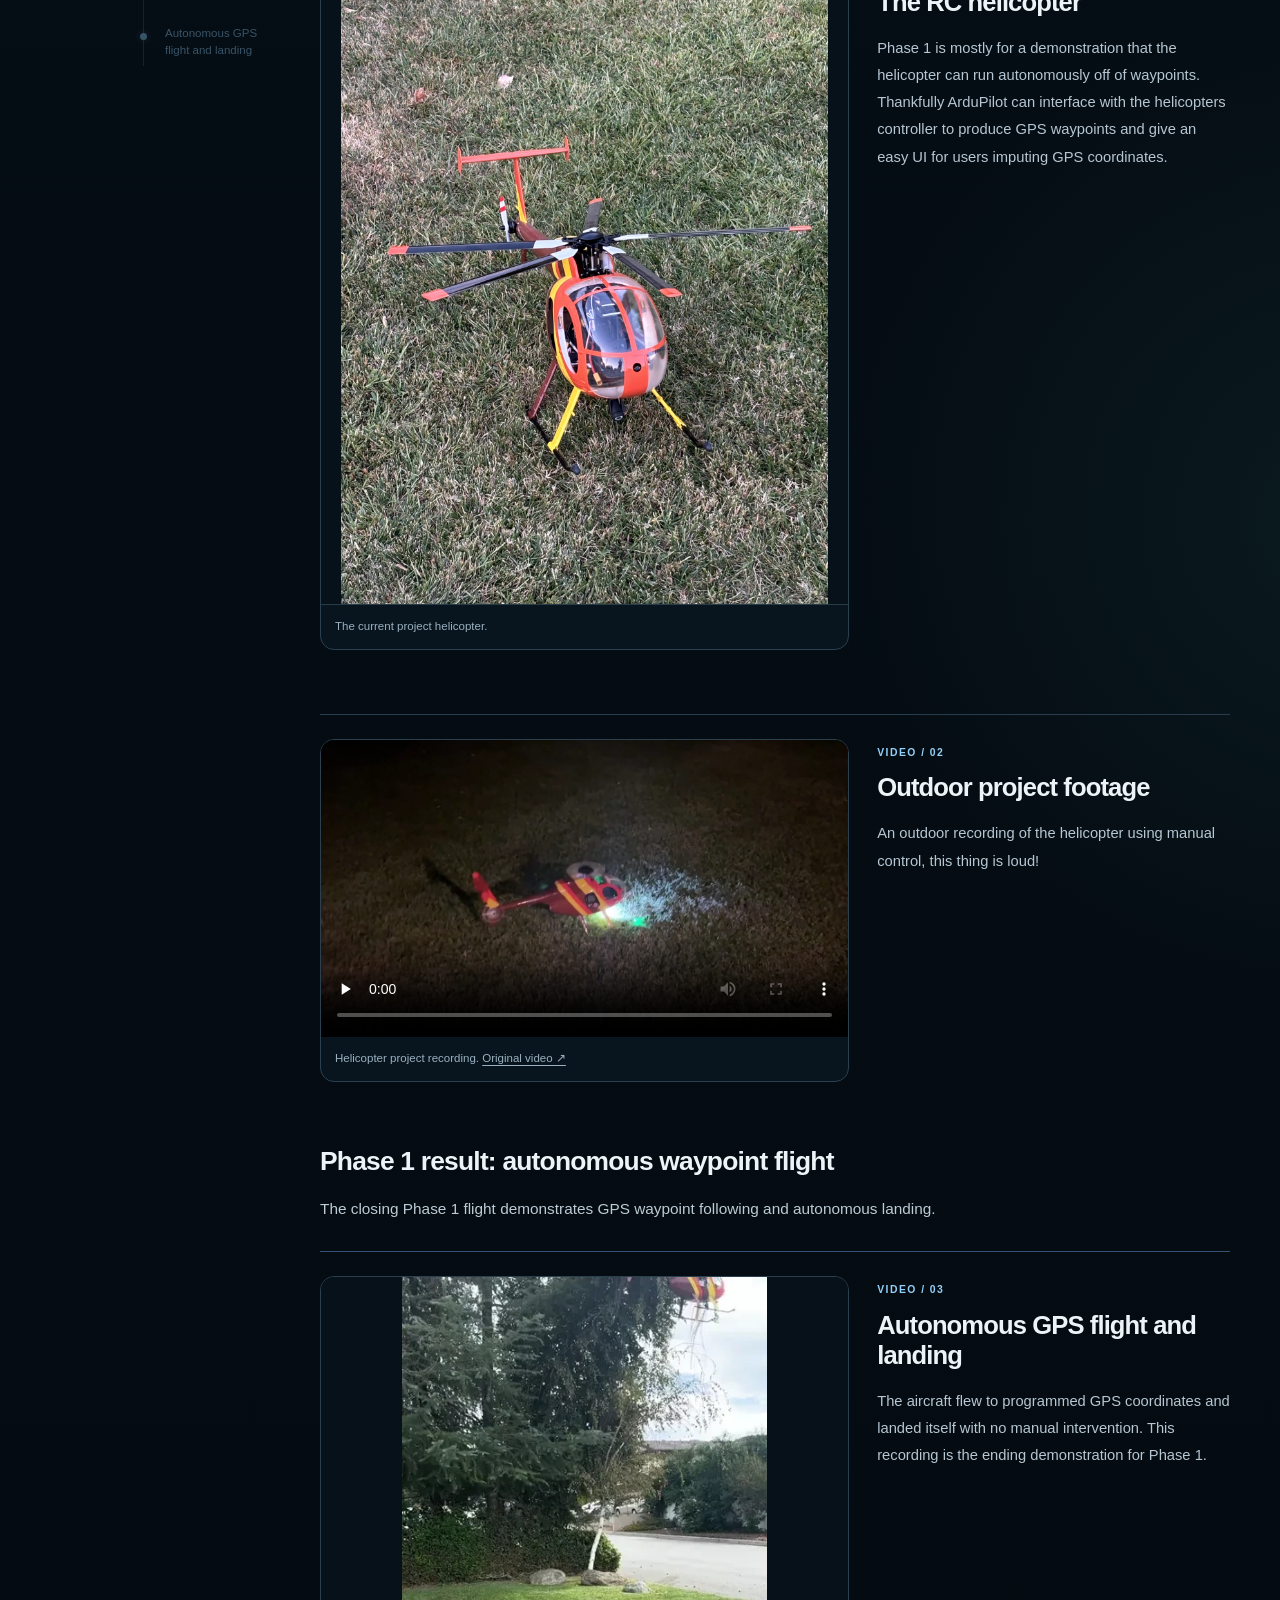
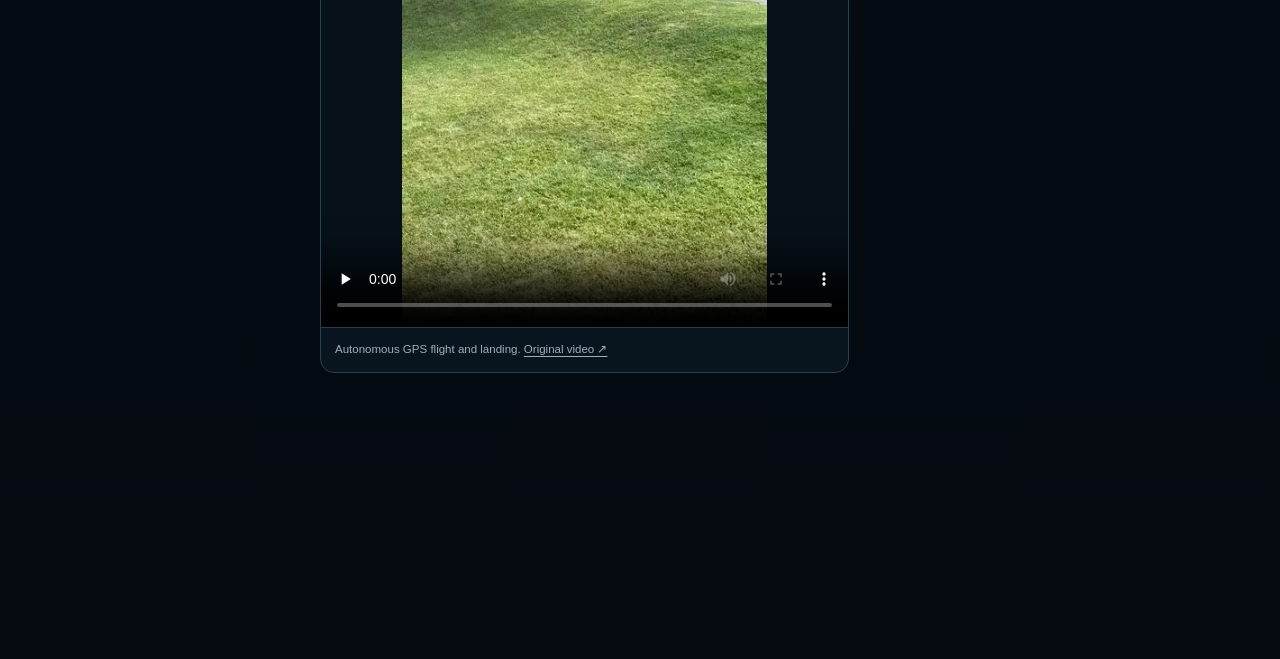
==== commit 842a5495: "Show helicopter Phase 1 and drone Phases 2-3 with new Phase 2 photo; reorder homepage projects" ====
--- a/projects/drone.html
+++ b/projects/drone.html
@@ -5,7 +5,7 @@
 <meta charset="utf-8"/>
 <meta content="width=device-width, initial-scale=1" name="viewport"/>
 <meta content="Drone project: exported schedules for GPS waypoint following, obstacle avoidance and SLAM, and real-time object detection." name="description"/>
-<title>Drone Project — Benjamin Nocera</title>
+<title>Helicopter / Drone Project — Benjamin Nocera</title>
 <link href="../styles.css" rel="stylesheet"/>
 <link href="../project-updates.css" rel="stylesheet"/>
 <link href="../asset-stories.css" rel="stylesheet"/><link rel="stylesheet" href="../portfolio-layout.css"></head>
@@ -17,15 +17,15 @@
 <main>
 <header class="project-header shell">
 <a class="project-back" href="../index.html#work">← Back to projects</a>
-<h1>Drone Project</h1>
-<p data-site-edit="helicopter.header.intro">Phase 1 demonstrated autonomous GPS flight and landing. Phase 2 moves to a larger drone kit with more payload capacity and mounting space.</p>
+<h1>Helicopter / Drone Project</h1>
+<p data-site-edit="helicopter.header.intro">Phase 1 completed autonomous GPS waypoint flight and landing using the helicopter. Phases 2 and 3 use a larger drone platform for more payload capacity, mounting space, and future perception work.</p>
 </header>
 <section aria-labelledby="schedule-title" class="schedule-panel shell" data-schedule="helicopter-phase-1" id="schedule">
 <div class="schedule-topline"><span class="schedule-label">PROJECT SCHEDULE</span><a href="#overview">Project overview ↓</a></div>
 <div aria-label="Choose a schedule phase" class="phase-selector" role="group">
-<button aria-pressed="true" data-schedule-target="helicopter-phase-1" type="button">Phase 1 · GPS</button>
-<button aria-pressed="false" data-schedule-target="helicopter-phase-2" type="button">Phase 2 · SLAM</button>
-<button aria-pressed="false" data-schedule-target="helicopter-phase-3" type="button">Phase 3 · Detection</button>
+<button aria-pressed="true" data-schedule-target="helicopter-phase-1" type="button">Phase 1 · Helicopter GPS</button>
+<button aria-pressed="false" data-schedule-target="helicopter-phase-2" type="button">Phase 2 · Drone SLAM</button>
+<button aria-pressed="false" data-schedule-target="helicopter-phase-3" type="button">Phase 3 · Drone Detection</button>
 </div>
 <h2 data-schedule-title="" id="schedule-title">GPS waypoint following</h2>
 <p class="snapshot-status" data-schedule-status="">Snapshots from the exported schedules. Not a live feed.</p>
@@ -36,9 +36,9 @@
 <p class="schedule-help"><a data-schedule-text="" href="../assets/schedules/helicopter-phase-1.txt">Text version of schedule ↗</a></p>
 <noscript><p>Full schedule images: <a href="../assets/schedules/helicopter-phase-1.png">Phase 1</a>, <a href="../assets/schedules/helicopter-phase-2.png">Phase 2</a>, <a href="../assets/schedules/helicopter-phase-3.png">Phase 3</a>.</p></noscript>
 </section>
-<section aria-label="Drone project overview" class="case-study shell build-phases" data-build-phases data-phase-project="drone" data-default-phase="1" id="overview">
+<section aria-label="Helicopter and drone project overview" class="case-study shell build-phases" data-build-phases data-phase-project="drone" data-default-phase="1" id="overview">
 <div class="schedule-topline"><span class="schedule-label">BUILD HISTORY</span><a href="#schedule">Back to schedule ↑</a></div>
-<h2 data-site-edit="drone.build.heading">From autonomous flight to a larger platform.</h2>
+<h2 data-site-edit="drone.build.heading">From the helicopter to the drone.</h2>
 <div class="phase-selector build-phase-tabs" role="tablist" aria-label="Drone build phase" data-phase-tabs></div>
 <p class="sr-only" aria-live="polite" data-phase-status></p><div data-phase-content></div>
 </section>
